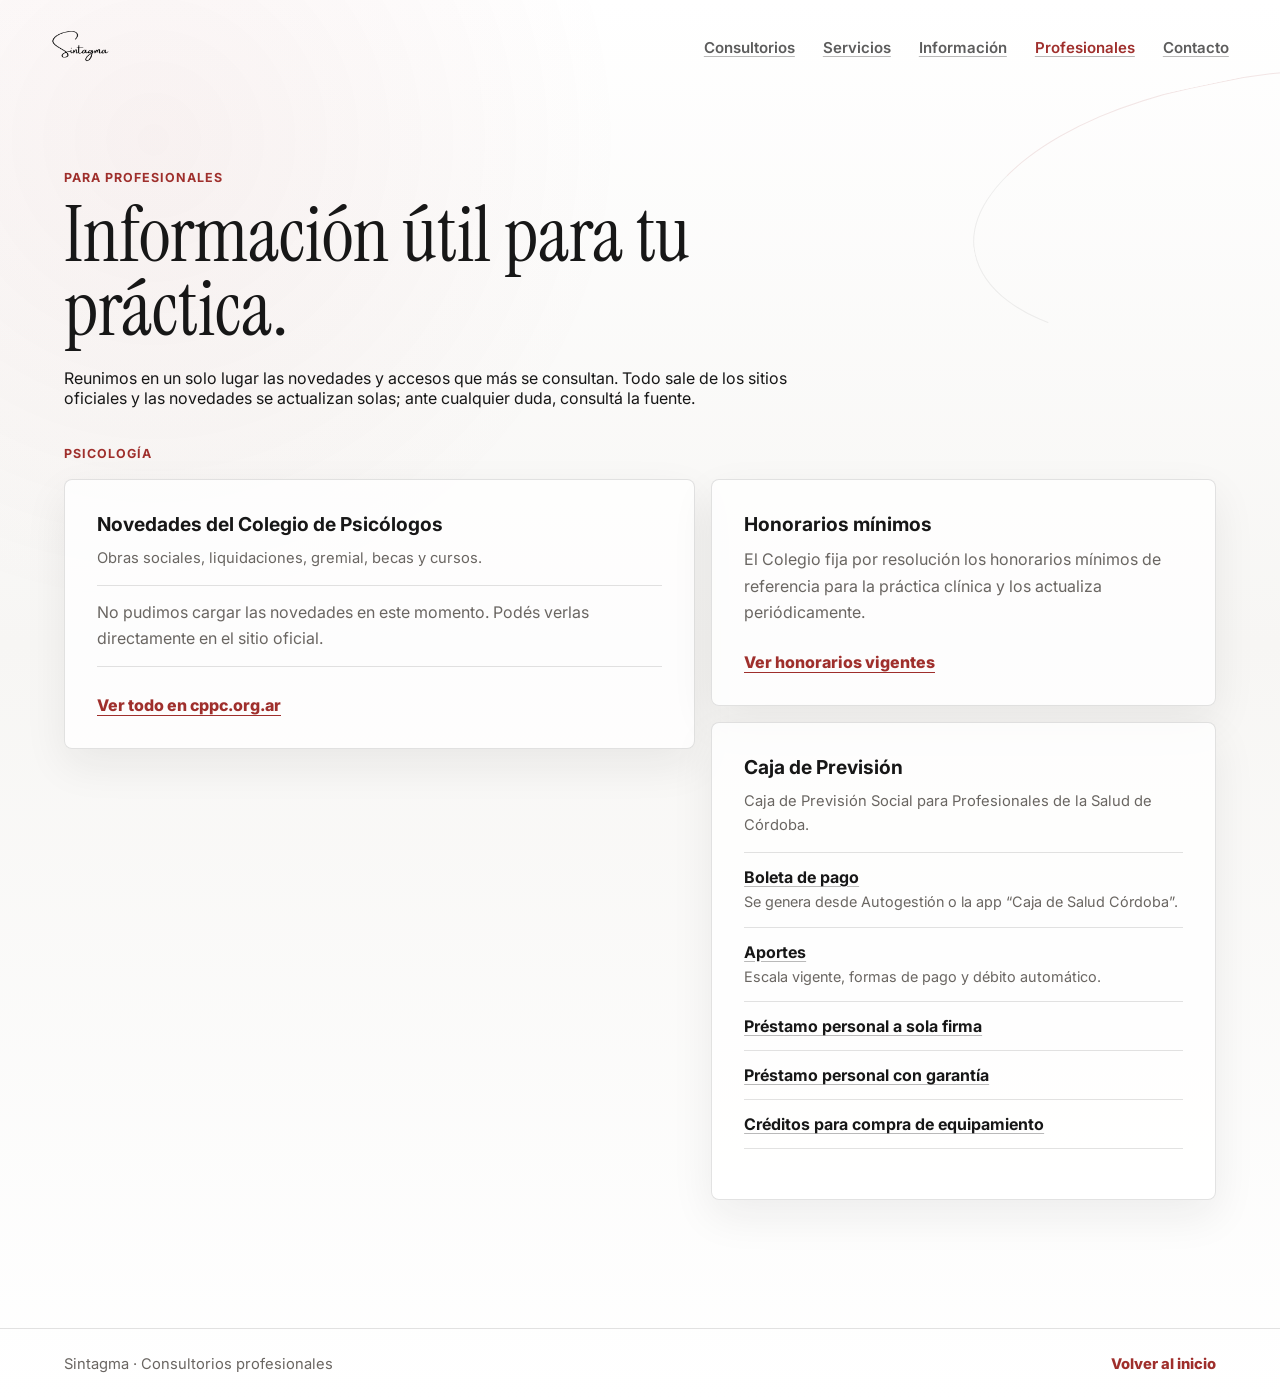
==== profesionales.html @ 4d8d317b "Página Para profesionales: novedades del Colegio de Psicólogos, honorarios y accesos a la Caja - pro" ====
<!doctype html>
<html lang="es">
  <head>
    <meta charset="utf-8">
    <meta name="viewport" content="width=device-width, initial-scale=1">
    <meta
      name="description"
      content="Información útil para profesionales: novedades del Colegio de Psicólogos de Córdoba, honorarios mínimos y accesos a la Caja de Previsión."
    >
    <title>Para profesionales | Sintagma</title>
    <meta property="og:type" content="website">
    <meta property="og:locale" content="es_AR">
    <meta property="og:url" content="https://sintagmaconsultorios.com/profesionales">
    <meta property="og:title" content="Para profesionales | Sintagma">
    <meta property="og:description" content="Novedades del Colegio de Psicólogos de Córdoba, honorarios mínimos y accesos a la Caja de Previsión.">
    <meta property="og:image" content="https://sintagmaconsultorios.com/assets/web/og-image-v2.jpg">
    <meta property="og:image:width" content="1200">
    <meta property="og:image:height" content="630">
    <meta name="twitter:card" content="summary_large_image">
    <link rel="preconnect" href="https://fonts.googleapis.com">
    <link rel="preconnect" href="https://fonts.gstatic.com" crossorigin>
    <link
      href="https://fonts.googleapis.com/css2?family=Inter:wght@400;500;600;700&family=Instrument+Serif:ital@0;1&display=swap"
      rel="stylesheet"
    >
    <link rel="stylesheet" href="styles.css">
  </head>
  <body>
    <header class="site-header" data-header>
      <a class="brand" href="index.html" aria-label="Ir al inicio">
        <img class="brand-logo" src="assets/web/logo.png" alt="" onerror="this.style.display='none'">
      </a>

      <nav class="site-nav">
        <a href="index.html#espacios">Consultorios</a>
        <a href="index.html#amenities">Servicios</a>
        <a href="index.html#informacion">Información</a>
        <a href="profesionales.html" aria-current="page">Profesionales</a>
        <a href="index.html#contacto">Contacto</a>
      </nav>
    </header>

    <main>
      <section class="section pro-page">
        <div class="section-heading">
          <p class="eyebrow">Para profesionales</p>
          <h2>Información útil para tu práctica.</h2>
          <p>
            Reunimos en un solo lugar las novedades y accesos que más se consultan. Todo sale de los sitios oficiales y
            las novedades se actualizan solas; ante cualquier duda, consultá la fuente.
          </p>
        </div>

        <p class="eyebrow pro-profession">Psicología</p>

        <div class="pro-grid">
          <article class="pro-card pro-news">
            <h3>Novedades del Colegio de Psicólogos</h3>
            <p class="pro-source">Obras sociales, liquidaciones, gremial, becas y cursos.</p>
            <ul class="pro-list" data-feed="cppc">
              <li class="pro-loading">Cargando novedades…</li>
            </ul>
            <a class="text-link" href="https://cppc.org.ar/" target="_blank" rel="noreferrer">Ver todo en cppc.org.ar</a>
          </article>

          <article class="pro-card">
            <h3>Honorarios mínimos</h3>
            <p>
              El Colegio fija por resolución los honorarios mínimos de referencia para la práctica clínica y los
              actualiza periódicamente.
            </p>
            <a class="text-link" href="https://cppc.org.ar/institucionales/" target="_blank" rel="noreferrer">
              Ver honorarios vigentes
            </a>
          </article>

          <article class="pro-card">
            <h3>Caja de Previsión</h3>
            <p class="pro-source">Caja de Previsión Social para Profesionales de la Salud de Córdoba.</p>
            <ul class="pro-links">
              <li>
                <a href="https://cajasalud.com.ar/autogestion/" target="_blank" rel="noreferrer">Boleta de pago</a>
                <span>Se genera desde Autogestión o la app “Caja de Salud Córdoba”.</span>
              </li>
              <li>
                <a href="https://cajasalud.com.ar/activos/aportes/" target="_blank" rel="noreferrer">Aportes</a>
                <span>Escala vigente, formas de pago y débito automático.</span>
              </li>
              <li>
                <a href="https://cajasalud.com.ar/prestamo-personal-a-sola-firma/" target="_blank" rel="noreferrer">Préstamo personal a sola firma</a>
              </li>
              <li>
                <a href="https://cajasalud.com.ar/prestamo-personal-con-garantia-deotro-afiliado-o-con-garantia-de-terceros/" target="_blank" rel="noreferrer">Préstamo personal con garantía</a>
              </li>
              <li>
                <a href="https://cajasalud.com.ar/creditos-para-compra-de-equipamiento/" target="_blank" rel="noreferrer">Créditos para compra de equipamiento</a>
              </li>
            </ul>
            <div class="pro-recent" data-feed-wrap="caja" hidden>
              <p class="pro-source">Novedades recientes</p>
              <ul class="pro-list" data-feed="caja"></ul>
            </div>
          </article>
        </div>
      </section>
    </main>

    <footer class="site-footer">
      <p>Sintagma · Consultorios profesionales</p>
      <a href="index.html">Volver al inicio</a>
    </footer>

    <script src="profesionales.js"></script>
  </body>
</html>
---- styles.css ----
:root {
  --paper: #f7f6f4;
  --surface: #ffffff;
  --soft-gray: #ece9e6;
  --warm-gray: #d8d3cf;
  --ink: #171717;
  --charcoal: #2b2b2b;
  --muted: #6a6662;
  --red: #9f2f2c;
  --red-soft: #c9655f;
  --red-wash: #f4e3e0;
  --line: rgba(23, 23, 23, 0.12);
  --shadow: 0 24px 70px rgba(23, 23, 23, 0.12);
}

* {
  box-sizing: border-box;
}

html {
  scroll-behavior: smooth;
}

body {
  margin: 0;
  background:
    radial-gradient(circle at 12% 10%, rgba(159, 47, 44, 0.06), transparent 28%),
    linear-gradient(180deg, #ffffff 0%, var(--paper) 46%, #ffffff 100%);
  color: var(--ink);
  font-family: Inter, system-ui, -apple-system, BlinkMacSystemFont, "Segoe UI", sans-serif;
  letter-spacing: 0;
}

a {
  color: inherit;
  text-decoration: none;
}

.site-header {
  position: fixed;
  z-index: 20;
  top: 0;
  left: 0;
  right: 0;
  display: flex;
  align-items: center;
  justify-content: space-between;
  padding: 18px clamp(18px, 4vw, 56px);
  transition: background 180ms ease, box-shadow 180ms ease, padding 180ms ease;
}

.site-header.is-scrolled {
  background: rgba(255, 255, 255, 0.9);
  box-shadow: 0 12px 30px rgba(23, 23, 23, 0.08);
  backdrop-filter: blur(16px);
  padding-block: 12px;
}

.brand {
  display: inline-flex;
  align-items: center;
}

.brand-logo {
  width: 58px;
  height: 58px;
  object-fit: contain;
}

.site-nav {
  display: flex;
  align-items: center;
  gap: 28px;
  color: rgba(23, 23, 23, 0.7);
  font-size: 0.94rem;
  font-weight: 600;
}

.site-nav a {
  text-decoration: underline;
  text-underline-offset: 3px;
  text-decoration-color: rgba(23, 23, 23, 0.3);
  transition: color 160ms ease, text-decoration-color 160ms ease;
}

.site-nav a:hover {
  color: var(--red);
}

.hero {
  position: relative;
  min-height: 92vh;
  max-height: 980px;
  display: grid;
  align-items: center;
  padding: 108px clamp(18px, 5vw, 76px) 64px;
  overflow: hidden;
}

.hero::before,
.hero::after,
.section::before,
.contact-section::before {
  content: "";
  position: absolute;
  pointer-events: none;
  border: 1px solid rgba(159, 47, 44, 0.14);
  border-color: rgba(159, 47, 44, 0.14) transparent transparent rgba(23, 23, 23, 0.08);
  border-radius: 48% 52% 42% 58%;
  transform: rotate(-12deg);
}

.hero::before {
  width: min(56vw, 760px);
  height: min(30vw, 380px);
  right: -12vw;
  top: 18vh;
}

.hero::after {
  width: min(42vw, 560px);
  height: min(24vw, 320px);
  left: -16vw;
  bottom: 5vh;
  transform: rotate(16deg);
}

.hero-media {
  position: absolute;
  inset: 0;
  background:
    linear-gradient(90deg, rgba(247, 246, 244, 0.5) 0%, rgba(247, 246, 244, 0.38) 38%, rgba(247, 246, 244, 0.12) 62%, transparent 82%),
    url("assets/web/hero-consultorio.jpg");
  background-size: cover;
  background-position: 62% top;
}

.hero-content {
  position: relative;
  z-index: 1;
  max-width: 640px;
  padding: clamp(28px, 4vw, 44px);
  border-radius: 14px;
  background: rgba(255, 255, 255, 0.42);
  border: 1px solid rgba(255, 255, 255, 0.5);
  box-shadow: var(--shadow);
  backdrop-filter: blur(6px);
  -webkit-backdrop-filter: blur(6px);
}

.eyebrow {
  margin: 0 0 14px;
  color: var(--red);
  font-size: 0.78rem;
  font-weight: 700;
  letter-spacing: 0.08em;
  text-transform: uppercase;
}

h1,
h2,
h3,
p {
  margin-top: 0;
}

h1,
h2 {
  font-family: "Instrument Serif", Georgia, serif;
  font-weight: 400;
  line-height: 0.96;
  letter-spacing: 0;
}

h1 {
  margin-bottom: 22px;
  font-size: clamp(4.5rem, 14vw, 11rem);
}

h2 {
  margin-bottom: 22px;
  font-size: clamp(2.4rem, 6vw, 5rem);
}

h3 {
  margin-bottom: 10px;
  font-size: 1.05rem;
}

.hero-lead {
  max-width: 620px;
  color: var(--muted);
  font-size: clamp(1.08rem, 2vw, 1.38rem);
  line-height: 1.65;
}

.hero-actions,
.contact-actions {
  display: flex;
  flex-wrap: wrap;
  gap: 12px;
  margin-top: 30px;
}

.button {
  display: inline-flex;
  min-height: 48px;
  align-items: center;
  justify-content: center;
  gap: 8px;
  border-radius: 999px;
  padding: 0 22px;
  border: 1px solid transparent;
  font-weight: 700;
  transition: transform 160ms ease, border-color 160ms ease, background 160ms ease;
}

.button:hover {
  transform: translateY(-1px);
}

.button.primary {
  background: var(--ink);
  color: #ffffff;
}

.button.secondary {
  background: rgba(255, 255, 255, 0.92);
  border-color: rgba(23, 23, 23, 0.22);
  box-shadow: 0 6px 16px rgba(23, 23, 23, 0.06);
}

.hero-instagram {
  margin-top: 12px;
}

.scroll-cue {
  position: absolute;
  z-index: 1;
  right: clamp(18px, 4vw, 56px);
  bottom: 24px;
  padding: 8px 16px;
  border-radius: 999px;
  background: rgba(255, 255, 255, 0.78);
  backdrop-filter: blur(8px);
  color: rgba(23, 23, 23, 0.72);
  font-size: 0.82rem;
  font-weight: 700;
}

.intro-band {
  padding: 26px clamp(18px, 5vw, 76px);
  background: var(--surface);
  border-block: 1px solid var(--line);
}

.intro-grid {
  display: grid;
  grid-template-columns: minmax(0, 1.6fr) minmax(220px, 0.6fr);
  gap: 24px;
  align-items: stretch;
  max-width: 1180px;
  margin: 0 auto;
}

.intro-grid p {
  align-self: center;
  margin: 0;
  color: var(--muted);
  font-size: clamp(1.05rem, 1.6vw, 1.25rem);
  line-height: 1.65;
}

.intro-stat {
  display: flex;
  flex-direction: column;
  justify-content: center;
  padding-left: 18px;
  border-left: 1px solid var(--line);
}

.intro-stat strong,
.intro-stat span {
  display: block;
}

.intro-stat strong {
  margin-bottom: 6px;
  font-family: "Instrument Serif", Georgia, serif;
  font-size: 2rem;
  font-weight: 400;
  font-variant-numeric: lining-nums;
}

.intro-stat span {
  color: var(--muted);
  font-size: 0.9rem;
  line-height: 1.45;
}

.section,
.location-section,
.contact-section {
  position: relative;
  padding: clamp(72px, 10vw, 132px) clamp(18px, 5vw, 76px);
}

.section::before {
  width: min(42vw, 560px);
  height: min(20vw, 260px);
  right: -18vw;
  top: 80px;
  opacity: 0.8;
}

.section > *,
.contact-section > * {
  position: relative;
  z-index: 1;
}

.section-heading {
  max-width: 760px;
  margin-bottom: 38px;
}

.section-heading.compact {
  max-width: 650px;
}

.consultorios-grid {
  display: grid;
  grid-template-columns: repeat(4, minmax(0, 1fr));
  gap: 18px;
}

.consultorio-card {
  display: grid;
  grid-template-rows: auto min-content;
  margin: 0;
}

.photo-placeholder {
  aspect-ratio: 4 / 5;
  overflow: hidden;
  border-radius: 8px;
  background: var(--soft-gray);
  box-shadow: var(--shadow);
  cursor: zoom-in;
}

.photo-placeholder img {
  display: block;
  width: 100%;
  height: 100%;
  object-fit: cover;
}

.consultorio-card:nth-child(1) img {
  object-position: center 58%;
}

.consultorio-card:nth-child(2) img {
  object-position: center 62%;
}

.consultorio-card:nth-child(3) img {
  object-position: center 60%;
}

.consultorio-card:nth-child(4) img {
  object-position: center 56%;
}

figcaption {
  display: grid;
  gap: 6px;
  margin-top: 12px;
  color: var(--muted);
  line-height: 1.55;
}

figcaption strong {
  color: var(--ink);
  font-size: 1.02rem;
}

.section-note {
  display: flex;
  flex-wrap: wrap;
  align-items: baseline;
  justify-content: space-between;
  gap: 12px;
  margin-top: 40px;
  padding-top: 24px;
  border-top: 1px solid var(--line);
}

.section-note p {
  margin: 0;
  max-width: 620px;
  color: var(--muted);
}

.section-note .text-link {
  margin-top: 0;
}

.amenities-section {
  position: relative;
  background: linear-gradient(180deg, rgba(244, 227, 224, 0.22), rgba(255, 255, 255, 0));
}

.amenities-grid {
  display: grid;
  grid-template-columns: repeat(3, minmax(0, 1fr));
  gap: 16px;
}

.amenities-grid article,
.info-panel,
.contact-card {
  border: 1px solid var(--line);
  border-radius: 8px;
  background: rgba(255, 255, 255, 0.78);
  box-shadow: 0 16px 44px rgba(23, 23, 23, 0.07);
}

.amenities-grid article {
  padding: 24px;
}

.amenities-grid p,
.info-panel li,
.contact-copy p,
.location-copy p {
  color: var(--muted);
  line-height: 1.65;
}

.icon {
  display: inline-flex;
  margin-bottom: 24px;
  color: var(--red-soft);
  font-family: "Instrument Serif", Georgia, serif;
  font-size: 2.5rem;
}

.details-copy {
  padding: clamp(72px, 10vw, 132px) clamp(18px, 5vw, 76px) 0;
}

.details-copy h2,
.details-copy p {
  max-width: 760px;
}

.details-strip {
  display: grid;
  grid-template-columns: 0.9fr 1.15fr 0.9fr;
  grid-auto-rows: 230px;
  gap: 16px;
  padding: 0 clamp(18px, 5vw, 76px) clamp(72px, 10vw, 132px);
}

.detail-card {
  margin: 0;
  overflow: hidden;
  border-radius: 8px;
  border: 1px solid var(--line);
  background: var(--surface);
  box-shadow: 0 16px 44px rgba(23, 23, 23, 0.07);
}

.detail-card.tall {
  grid-row: span 2;
}

.detail-card img {
  display: block;
  width: 100%;
  height: 100%;
  object-fit: cover;
}

.info-section {
  display: grid;
  grid-template-columns: 1fr 1fr;
  gap: 18px;
  padding: 0 clamp(18px, 5vw, 76px) clamp(72px, 10vw, 132px);
}

.info-panel {
  padding: clamp(28px, 5vw, 54px);
}

.info-panel.light {
  background: rgba(244, 227, 224, 0.28);
}

.info-panel h2,
.location-copy h2,
.contact-copy h2 {
  font-size: clamp(2.2rem, 4vw, 4rem);
}

.check-list {
  display: grid;
  gap: 14px;
  margin: 26px 0 0;
  padding: 0;
  list-style: none;
}

.check-list li {
  position: relative;
  padding-left: 28px;
}

.check-list li::before {
  content: "";
  position: absolute;
  left: 0;
  top: 0.58em;
  width: 9px;
  height: 9px;
  border-radius: 50%;
  background: var(--red);
}

.location-section {
  display: grid;
  grid-template-columns: 0.78fr 1.22fr;
  gap: 24px;
  align-items: stretch;
  background: var(--surface);
  border-block: 1px solid var(--line);
}

.location-copy {
  align-self: center;
}

.text-link {
  display: inline-flex;
  margin-top: 10px;
  color: var(--red);
  font-weight: 800;
  border-bottom: 1px solid currentColor;
}

.map-frame {
  min-height: 390px;
  overflow: hidden;
  border-radius: 8px;
  border: 1px solid var(--line);
  box-shadow: var(--shadow);
}

.map-frame iframe {
  width: 100%;
  height: 100%;
  border: 0;
}

.contact-section {
  display: grid;
  grid-template-columns: minmax(0, 0.92fr) minmax(320px, 0.72fr);
  gap: clamp(24px, 5vw, 76px);
  align-items: center;
}

.contact-section::before {
  width: min(46vw, 620px);
  height: min(22vw, 290px);
  left: -16vw;
  top: 90px;
  opacity: 0.72;
  transform: rotate(18deg);
}

.contact-copy {
  max-width: 680px;
}

.contact-email {
  margin-top: 18px;
}

.contact-card {
  display: grid;
  gap: 22px;
  margin: 0;
  padding: clamp(28px, 4vw, 44px);
}

.contact-card dt {
  color: var(--red);
  font-size: 0.74rem;
  font-weight: 700;
  letter-spacing: 0.08em;
  text-transform: uppercase;
}

.contact-card dd {
  margin: 6px 0 0;
  color: var(--ink);
  font-size: 1.05rem;
  line-height: 1.5;
  overflow-wrap: anywhere;
}

.contact-card a {
  color: inherit;
  text-decoration: underline;
  text-underline-offset: 3px;
}

.contact-email strong {
  color: var(--ink);
  font-weight: 600;
  overflow-wrap: anywhere;
  user-select: all;
}

.site-footer {
  display: flex;
  justify-content: space-between;
  gap: 18px;
  padding: 26px clamp(18px, 5vw, 76px);
  border-top: 1px solid var(--line);
  color: var(--muted);
  font-size: 0.92rem;
}

.site-footer p {
  margin: 0;
}

.site-footer a {
  font-weight: 800;
  color: var(--red);
}

body.lightbox-open {
  overflow: hidden;
}

.lightbox {
  position: fixed;
  z-index: 50;
  inset: 0;
  display: grid;
  place-items: center;
  padding: 24px;
  background: rgba(23, 23, 23, 0.92);
}

.lightbox[hidden] {
  display: none;
}

.lightbox-image {
  max-width: min(92vw, 1100px);
  max-height: 86vh;
  width: auto;
  height: auto;
  object-fit: contain;
  border-radius: 6px;
  box-shadow: var(--shadow);
}

.lightbox-close,
.lightbox-prev,
.lightbox-next {
  position: absolute;
  z-index: 1;
  display: grid;
  width: 44px;
  height: 44px;
  place-items: center;
  border: 1px solid rgba(255, 255, 255, 0.3);
  border-radius: 50%;
  background: rgba(255, 255, 255, 0.08);
  color: #ffffff;
  font-size: 1.4rem;
  line-height: 1;
}

.lightbox-close:hover,
.lightbox-prev:hover,
.lightbox-next:hover {
  background: rgba(255, 255, 255, 0.18);
}

.lightbox-close {
  top: 20px;
  right: 20px;
}

.lightbox-prev {
  left: 20px;
  top: 50%;
  transform: translateY(-50%);
}

.lightbox-next {
  right: 20px;
  top: 50%;
  transform: translateY(-50%);
}

.lightbox-counter {
  position: absolute;
  bottom: 20px;
  left: 50%;
  transform: translateX(-50%);
  margin: 0;
  color: rgba(255, 255, 255, 0.75);
  font-size: 0.85rem;
  font-weight: 600;
  letter-spacing: 0.04em;
}

@media (max-width: 560px) {
  .lightbox-close,
  .lightbox-prev,
  .lightbox-next {
    width: 38px;
    height: 38px;
    font-size: 1.2rem;
  }

  .lightbox-prev {
    left: 10px;
  }

  .lightbox-next {
    right: 10px;
  }

  .lightbox-close {
    top: 10px;
    right: 10px;
  }
}

@media (max-width: 900px) {
  .site-nav {
    gap: 16px;
    font-size: 0.82rem;
  }

  .hero {
    min-height: 88vh;
  }

  .intro-grid,
  .consultorios-grid,
  .amenities-grid,
  .details-strip,
  .info-section,
  .location-section,
  .contact-section {
    grid-template-columns: 1fr;
  }

  .photo-placeholder {
    min-height: 260px;
    aspect-ratio: 4 / 3;
  }

  .consultorio-card .photo-placeholder {
    aspect-ratio: 4 / 5;
  }

  .details-strip {
    grid-auto-rows: 230px;
  }

  .detail-card.tall {
    grid-row: auto;
  }
}

@media (max-width: 560px) {
  .site-header {
    padding-inline: 16px;
  }

  .brand-logo {
    width: 40px;
    height: 40px;
  }

  .site-nav {
    flex-wrap: wrap;
    justify-content: flex-end;
    gap: 6px 10px;
    font-size: 0.68rem;
  }

  .hero {
    padding: 96px 16px 70px;
  }

  h1 {
    font-size: clamp(4rem, 22vw, 6.8rem);
  }

  .button {
    width: 100%;
  }

  .intro-band,
  .section,
  .details-strip,
  .location-section,
  .contact-section,
  .info-section {
    padding-inline: 16px;
  }

  .intro-stat {
    padding: 18px 0 0;
    border-top: 1px solid var(--line);
    border-left: 0;
  }

  .map-frame {
    min-height: 320px;
  }

  .site-footer {
    flex-direction: column;
    padding-inline: 16px;
  }
}

.pro-page {
  min-height: 80vh;
  padding-top: clamp(124px, 14vw, 170px);
}

.pro-profession {
  margin-bottom: 18px;
}

.pro-grid {
  display: grid;
  grid-template-columns: minmax(0, 1.25fr) minmax(0, 1fr);
  gap: 16px;
  align-items: start;
}

.pro-card {
  padding: clamp(24px, 3vw, 32px);
  border: 1px solid var(--line);
  border-radius: 8px;
  background: rgba(255, 255, 255, 0.78);
  box-shadow: 0 16px 44px rgba(23, 23, 23, 0.07);
}

.pro-news {
  grid-row: span 2;
}

.pro-card h3 {
  font-size: 1.2rem;
}

.pro-card p {
  color: var(--muted);
  line-height: 1.65;
}

.pro-source {
  font-size: 0.92rem;
}

.pro-list,
.pro-links {
  display: grid;
  margin: 0 0 18px;
  padding: 0;
  list-style: none;
}

.pro-list li,
.pro-links li {
  display: grid;
  gap: 4px;
  padding: 14px 0;
  border-bottom: 1px solid var(--line);
}

.pro-list li:first-child,
.pro-links li:first-child {
  border-top: 1px solid var(--line);
}

.pro-list time {
  color: var(--muted);
  font-size: 0.8rem;
  font-weight: 600;
}

.pro-list a {
  font-weight: 600;
  line-height: 1.45;
}

.pro-list a:hover,
.pro-links a:hover {
  color: var(--red);
}

.pro-links a {
  font-weight: 700;
  text-decoration: underline;
  text-underline-offset: 3px;
  text-decoration-color: rgba(23, 23, 23, 0.3);
}

.pro-links span {
  color: var(--muted);
  font-size: 0.9rem;
  line-height: 1.5;
}

.pro-list .pro-loading {
  color: var(--muted);
  line-height: 1.6;
}

.pro-recent {
  margin-top: 22px;
}

.site-nav a[aria-current="page"] {
  color: var(--red);
}

@media (max-width: 900px) {
  .pro-grid {
    grid-template-columns: 1fr;
  }

  .pro-news {
    grid-row: auto;
  }
}
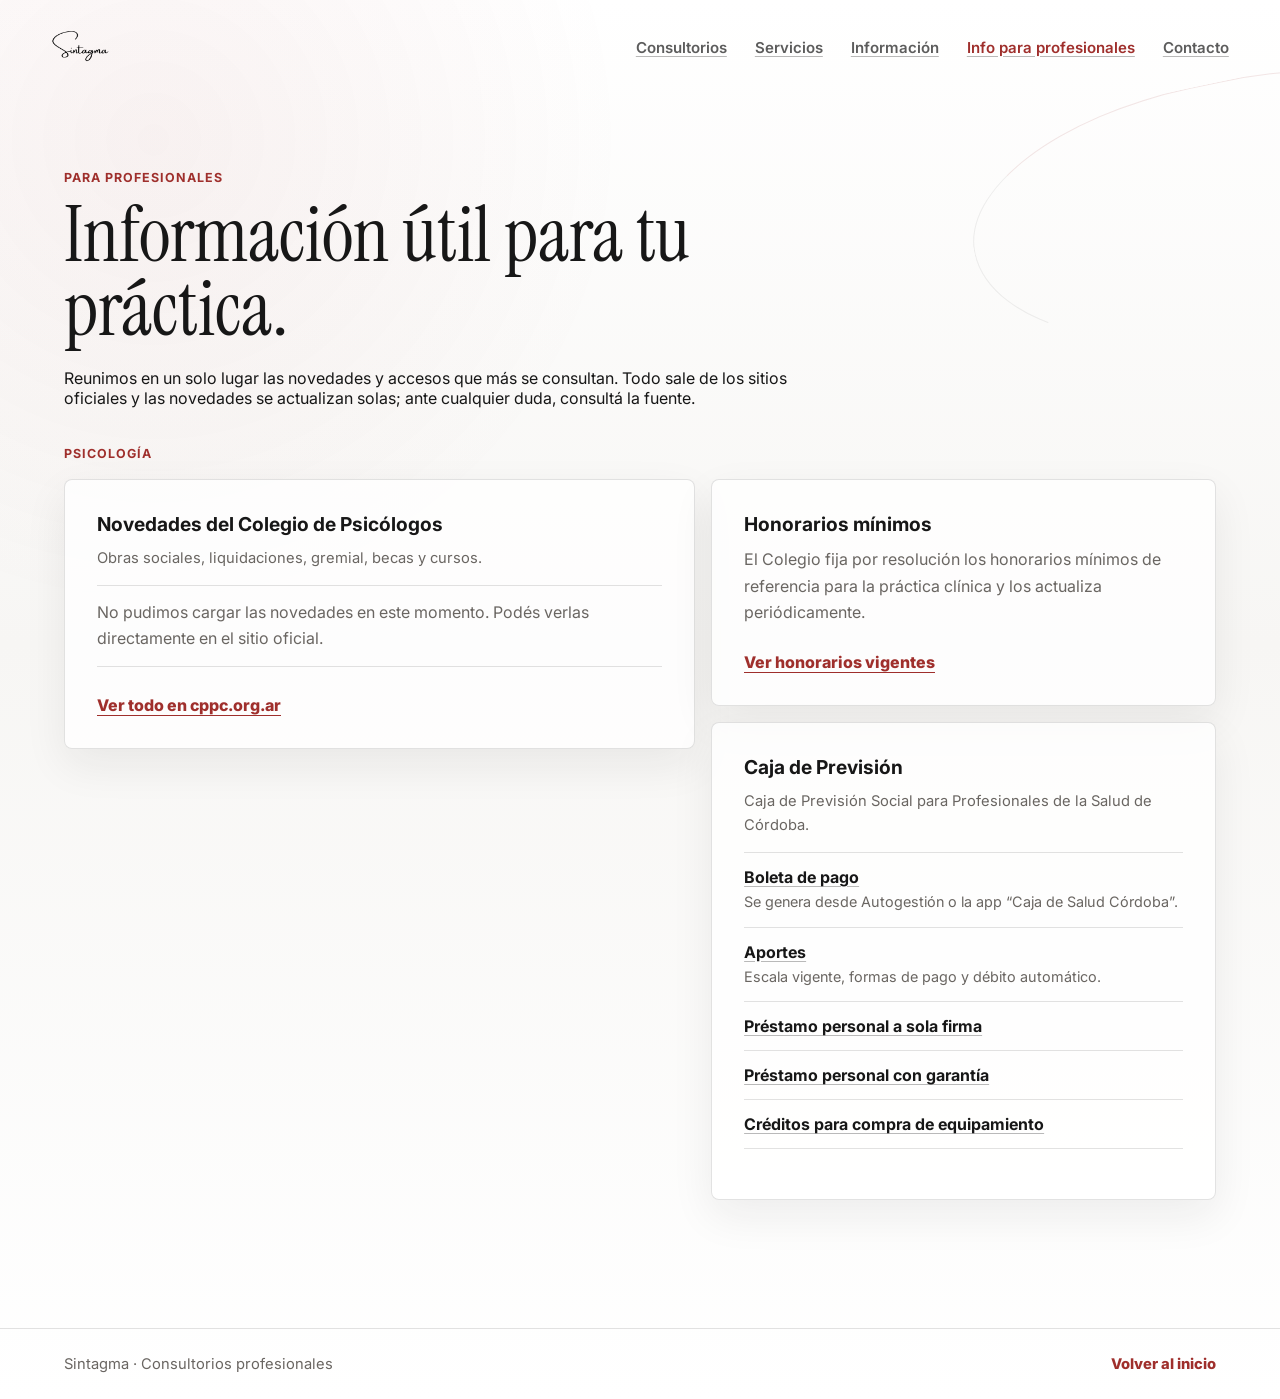
==== commit 5d1d57b1: "Menú hamburguesa en celular y link «Información para profesionales» - Hasta 760px el menú pasa a un " ====
--- a/profesionales.html
+++ b/profesionales.html
@@ -7,11 +7,11 @@
       name="description"
       content="Información útil para profesionales: novedades del Colegio de Psicólogos de Córdoba, honorarios mínimos y accesos a la Caja de Previsión."
     >
-    <title>Para profesionales | Sintagma</title>
+    <title>Información para profesionales | Sintagma</title>
     <meta property="og:type" content="website">
     <meta property="og:locale" content="es_AR">
     <meta property="og:url" content="https://sintagmaconsultorios.com/profesionales">
-    <meta property="og:title" content="Para profesionales | Sintagma">
+    <meta property="og:title" content="Información para profesionales | Sintagma">
     <meta property="og:description" content="Novedades del Colegio de Psicólogos de Córdoba, honorarios mínimos y accesos a la Caja de Previsión.">
     <meta property="og:image" content="https://sintagmaconsultorios.com/assets/web/og-image-v2.jpg">
     <meta property="og:image:width" content="1200">
@@ -31,11 +31,15 @@
         <img class="brand-logo" src="assets/web/logo.png" alt="" onerror="this.style.display='none'">
       </a>
 
-      <nav class="site-nav">
+      <button class="nav-toggle" type="button" aria-expanded="false" aria-controls="site-nav" aria-label="Abrir menú" data-nav-toggle>
+        <span></span><span></span><span></span>
+      </button>
+
+      <nav class="site-nav" id="site-nav">
         <a href="index.html#espacios">Consultorios</a>
         <a href="index.html#amenities">Servicios</a>
         <a href="index.html#informacion">Información</a>
-        <a href="profesionales.html" aria-current="page">Profesionales</a>
+        <a href="profesionales.html" aria-current="page"><span class="nav-long">Información</span><span class="nav-short">Info</span> para profesionales</a>
         <a href="index.html#contacto">Contacto</a>
       </nav>
     </header>
@@ -110,6 +114,7 @@
       <a href="index.html">Volver al inicio</a>
     </footer>
 
+    <script src="nav.js"></script>
     <script src="profesionales.js"></script>
   </body>
 </html>
--- a/styles.css
+++ b/styles.css
@@ -794,9 +794,7 @@
   }
 
   .site-nav {
-    flex-wrap: wrap;
-    justify-content: flex-end;
-    gap: 6px 10px;
+    gap: 10px;
     font-size: 0.68rem;
   }
 
@@ -950,3 +948,85 @@
     grid-row: auto;
   }
 }
+
+.nav-toggle,
+.nav-long {
+  display: none;
+}
+
+@media (max-width: 760px) {
+  .nav-toggle {
+    display: grid;
+    gap: 5px;
+    width: 44px;
+    height: 44px;
+    place-content: center;
+    padding: 0;
+    border: 1px solid rgba(23, 23, 23, 0.18);
+    border-radius: 50%;
+    background: rgba(255, 255, 255, 0.92);
+    cursor: pointer;
+  }
+
+  .nav-toggle span {
+    display: block;
+    width: 18px;
+    height: 2px;
+    border-radius: 2px;
+    background: var(--ink);
+    transition: transform 180ms ease, opacity 180ms ease;
+  }
+
+  .nav-open .nav-toggle span:nth-child(1) {
+    transform: translateY(7px) rotate(45deg);
+  }
+
+  .nav-open .nav-toggle span:nth-child(2) {
+    opacity: 0;
+  }
+
+  .nav-open .nav-toggle span:nth-child(3) {
+    transform: translateY(-7px) rotate(-45deg);
+  }
+
+  .site-header.nav-open {
+    background: #ffffff;
+    box-shadow: 0 12px 30px rgba(23, 23, 23, 0.08);
+  }
+
+  .site-nav {
+    position: absolute;
+    top: 100%;
+    left: 0;
+    right: 0;
+    display: none;
+    flex-direction: column;
+    align-items: stretch;
+    gap: 0;
+    padding: 4px 16px 18px;
+    background: #ffffff;
+    border-top: 1px solid var(--line);
+    box-shadow: 0 18px 30px rgba(23, 23, 23, 0.1);
+    color: var(--ink);
+    font-size: 1.05rem;
+  }
+
+  .nav-open .site-nav {
+    display: flex;
+  }
+
+  .site-nav a {
+    padding: 14px 0;
+    border-bottom: 1px solid var(--line);
+    text-decoration: none;
+    line-height: 1.35;
+  }
+
+  .nav-long {
+    display: inline;
+  }
+
+  .nav-short {
+    display: none;
+  }
+}
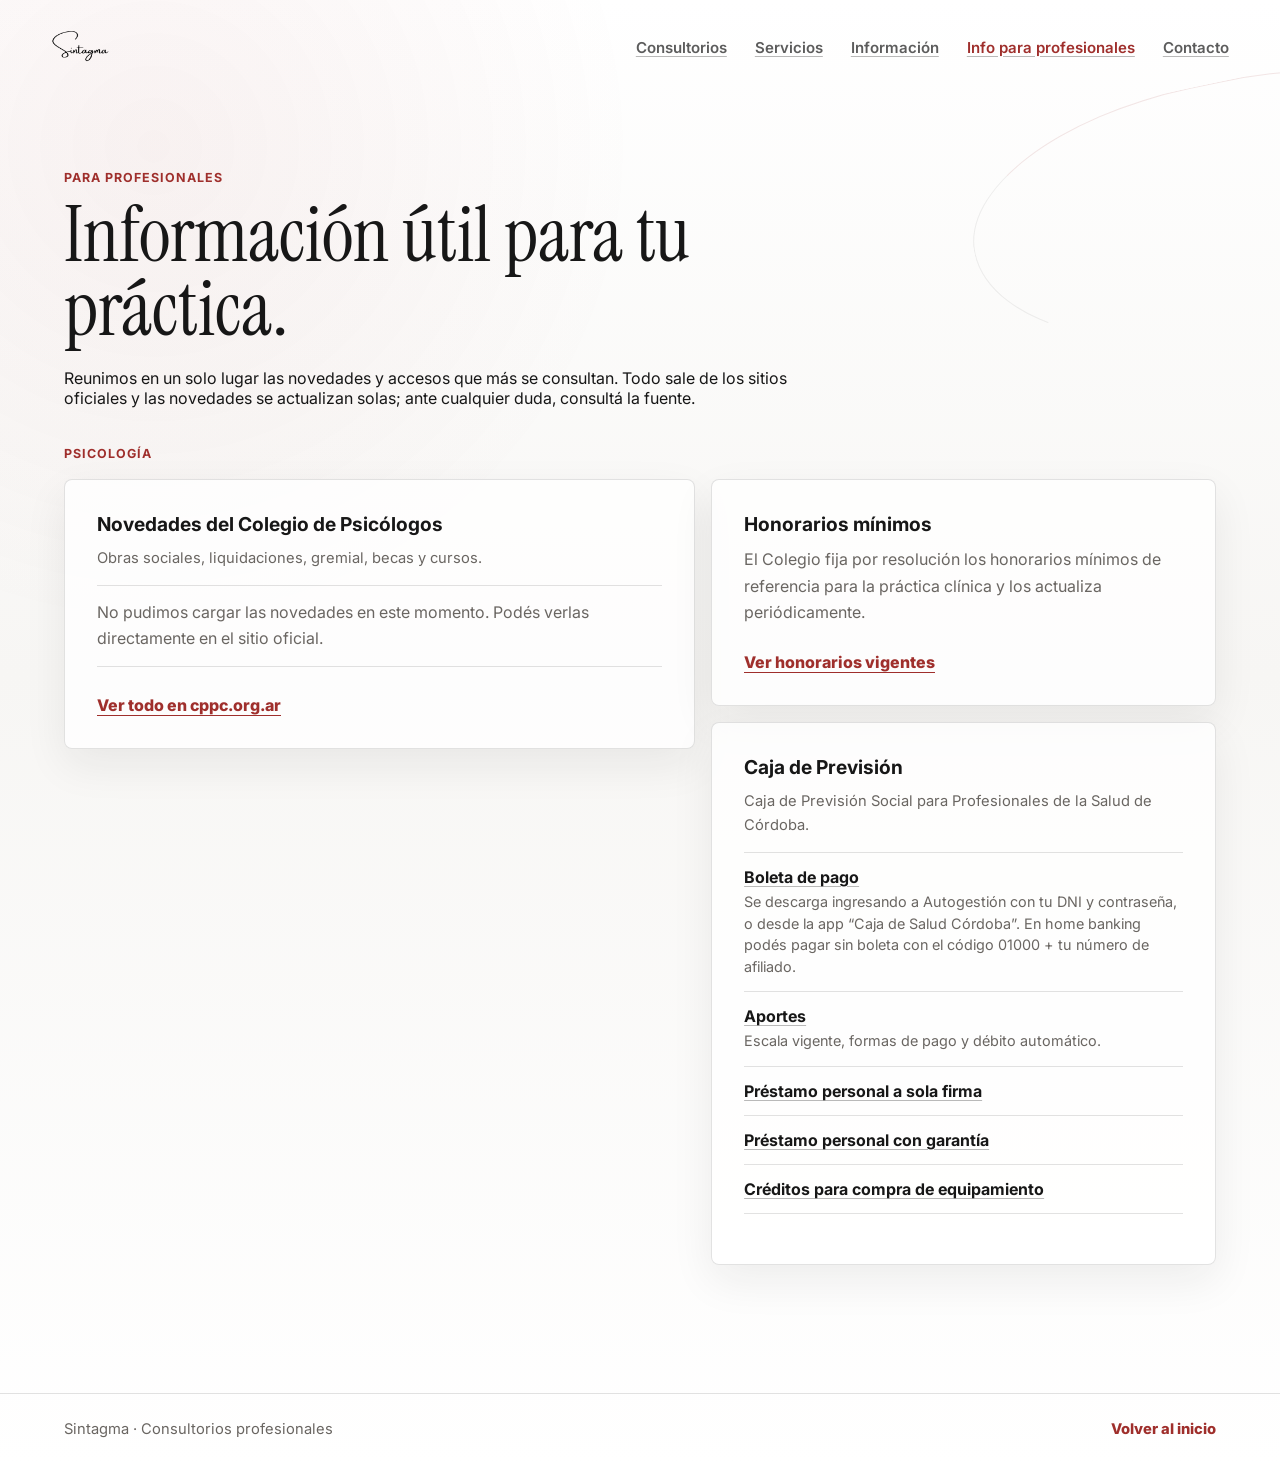
==== commit bb644ae1: "Caja: «Boleta de pago» va directo al login de Autogestión de afiliados La boleta solo se obtiene con" ====
--- a/profesionales.html
+++ b/profesionales.html
@@ -73,7 +73,7 @@
               El Colegio fija por resolución los honorarios mínimos de referencia para la práctica clínica y los
               actualiza periódicamente.
             </p>
-            <a class="text-link" href="https://cppc.org.ar/institucionales/" target="_blank" rel="noreferrer">
+            <a class="text-link" href="https://cppc.org.ar/institucionales/" target="_blank" rel="noreferrer" data-honorarios>
               Ver honorarios vigentes
             </a>
           </article>
@@ -83,8 +83,8 @@
             <p class="pro-source">Caja de Previsión Social para Profesionales de la Salud de Córdoba.</p>
             <ul class="pro-links">
               <li>
-                <a href="https://cajasalud.com.ar/autogestion/" target="_blank" rel="noreferrer">Boleta de pago</a>
-                <span>Se genera desde Autogestión o la app “Caja de Salud Córdoba”.</span>
+                <a href="https://cajasaludcba.org.ar:8844/AGCPSPS/nulogafbenwp.aspx" target="_blank" rel="noreferrer">Boleta de pago</a>
+                <span>Se descarga ingresando a Autogestión con tu DNI y contraseña, o desde la app “Caja de Salud Córdoba”. En home banking podés pagar sin boleta con el código 01000 + tu número de afiliado.</span>
               </li>
               <li>
                 <a href="https://cajasalud.com.ar/activos/aportes/" target="_blank" rel="noreferrer">Aportes</a>
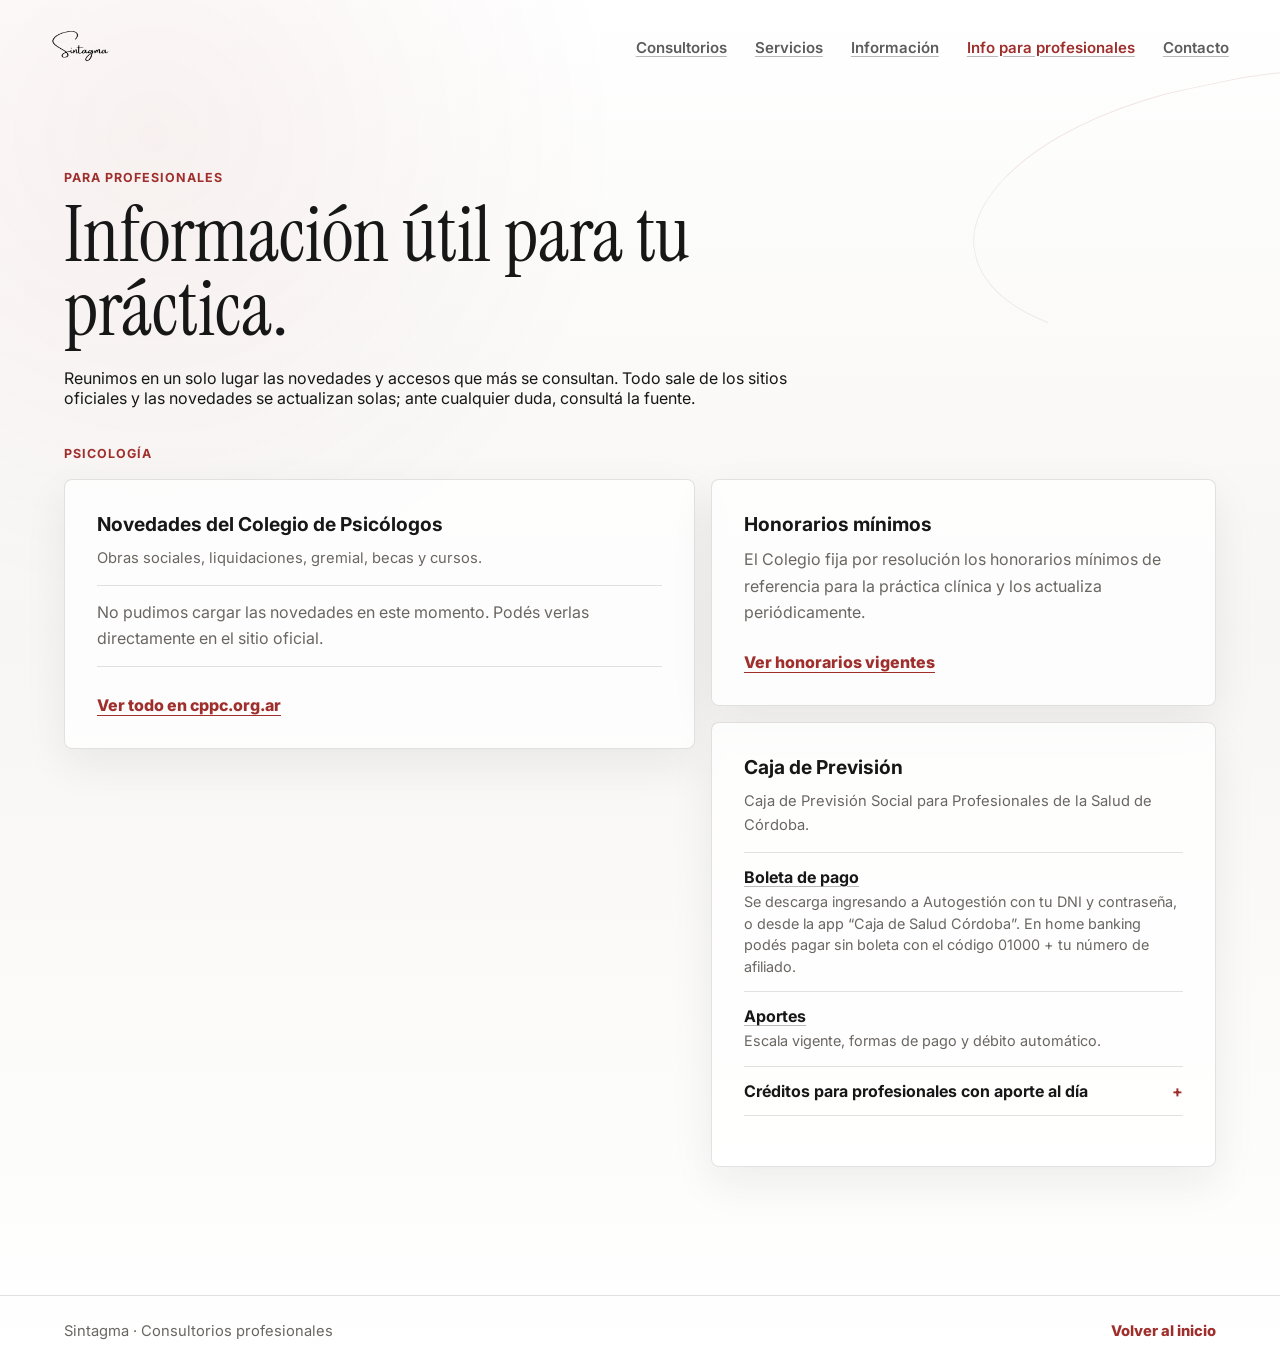
==== commit ba028029: "Caja: los 3 créditos se agrupan en un desplegable «Créditos para profesionales con aporte al día» (d" ====
--- a/profesionales.html
+++ b/profesionales.html
@@ -91,13 +91,14 @@
                 <span>Escala vigente, formas de pago y débito automático.</span>
               </li>
               <li>
-                <a href="https://cajasalud.com.ar/prestamo-personal-a-sola-firma/" target="_blank" rel="noreferrer">Préstamo personal a sola firma</a>
-              </li>
-              <li>
-                <a href="https://cajasalud.com.ar/prestamo-personal-con-garantia-deotro-afiliado-o-con-garantia-de-terceros/" target="_blank" rel="noreferrer">Préstamo personal con garantía</a>
-              </li>
-              <li>
-                <a href="https://cajasalud.com.ar/creditos-para-compra-de-equipamiento/" target="_blank" rel="noreferrer">Créditos para compra de equipamiento</a>
+                <details class="pro-group">
+                  <summary>Créditos para profesionales con aporte al día</summary>
+                  <ul>
+                    <li><a href="https://cajasalud.com.ar/prestamo-personal-a-sola-firma/" target="_blank" rel="noreferrer">Crédito personal a sola firma</a></li>
+                    <li><a href="https://cajasalud.com.ar/prestamo-personal-con-garantia-deotro-afiliado-o-con-garantia-de-terceros/" target="_blank" rel="noreferrer">Crédito personal con garantía</a></li>
+                    <li><a href="https://cajasalud.com.ar/creditos-para-compra-de-equipamiento/" target="_blank" rel="noreferrer">Crédito para compra de equipamiento</a></li>
+                  </ul>
+                </details>
               </li>
             </ul>
             <div class="pro-recent" data-feed-wrap="caja" hidden>
--- a/styles.css
+++ b/styles.css
@@ -924,6 +924,47 @@
   color: var(--muted);
   font-size: 0.9rem;
   line-height: 1.5;
+}
+
+.pro-group summary {
+  display: flex;
+  justify-content: space-between;
+  gap: 12px;
+  font-weight: 700;
+  cursor: pointer;
+  list-style: none;
+}
+
+.pro-group summary::-webkit-details-marker {
+  display: none;
+}
+
+.pro-group summary::after {
+  content: "+";
+  color: var(--red);
+  font-weight: 700;
+}
+
+.pro-group[open] summary::after {
+  content: "−";
+}
+
+.pro-group summary:hover {
+  color: var(--red);
+}
+
+.pro-group ul {
+  display: grid;
+  gap: 10px;
+  margin: 12px 0 2px;
+  padding: 0 0 0 14px;
+  border-left: 2px solid var(--red-wash);
+  list-style: none;
+}
+
+.pro-links .pro-group li {
+  padding: 0;
+  border: 0;
 }
 
 .pro-list .pro-loading {
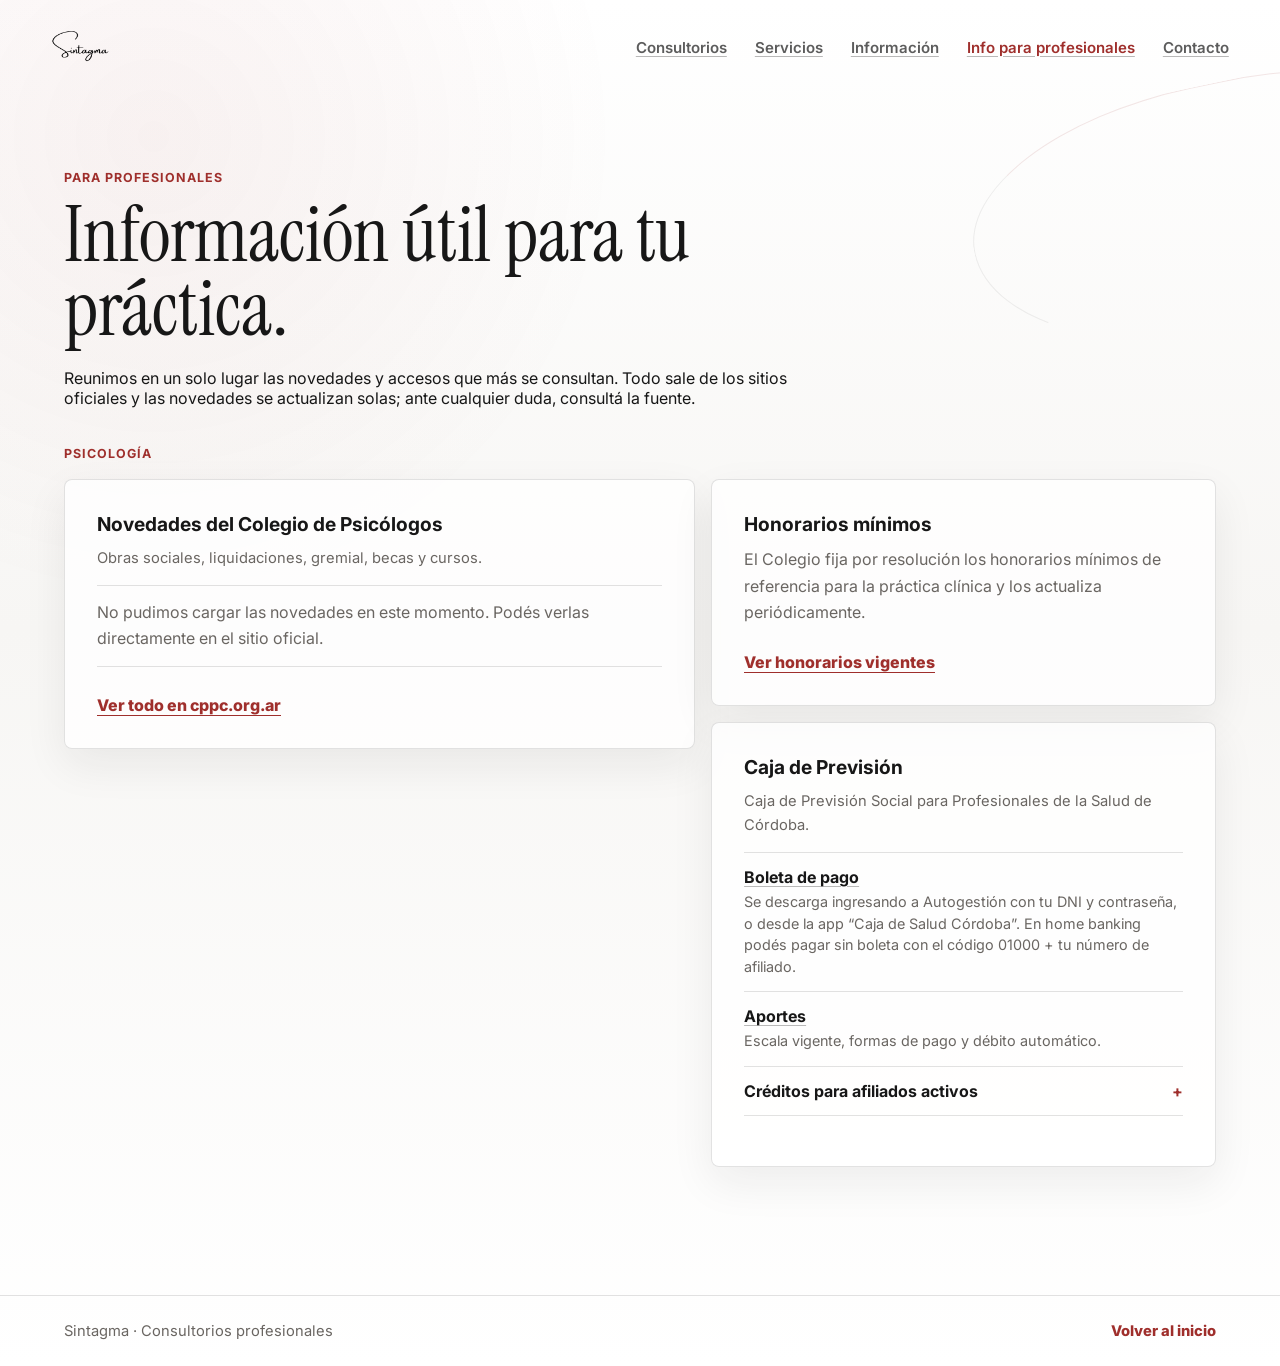
==== commit 53586d56: "Caja: el desplegable de créditos pasa a «Créditos para afiliados activos» Las páginas de la Caja pid" ====
--- a/profesionales.html
+++ b/profesionales.html
@@ -92,7 +92,7 @@
               </li>
               <li>
                 <details class="pro-group">
-                  <summary>Créditos para profesionales con aporte al día</summary>
+                  <summary>Créditos para afiliados activos</summary>
                   <ul>
                     <li><a href="https://cajasalud.com.ar/prestamo-personal-a-sola-firma/" target="_blank" rel="noreferrer">Crédito personal a sola firma</a></li>
                     <li><a href="https://cajasalud.com.ar/prestamo-personal-con-garantia-deotro-afiliado-o-con-garantia-de-terceros/" target="_blank" rel="noreferrer">Crédito personal con garantía</a></li>
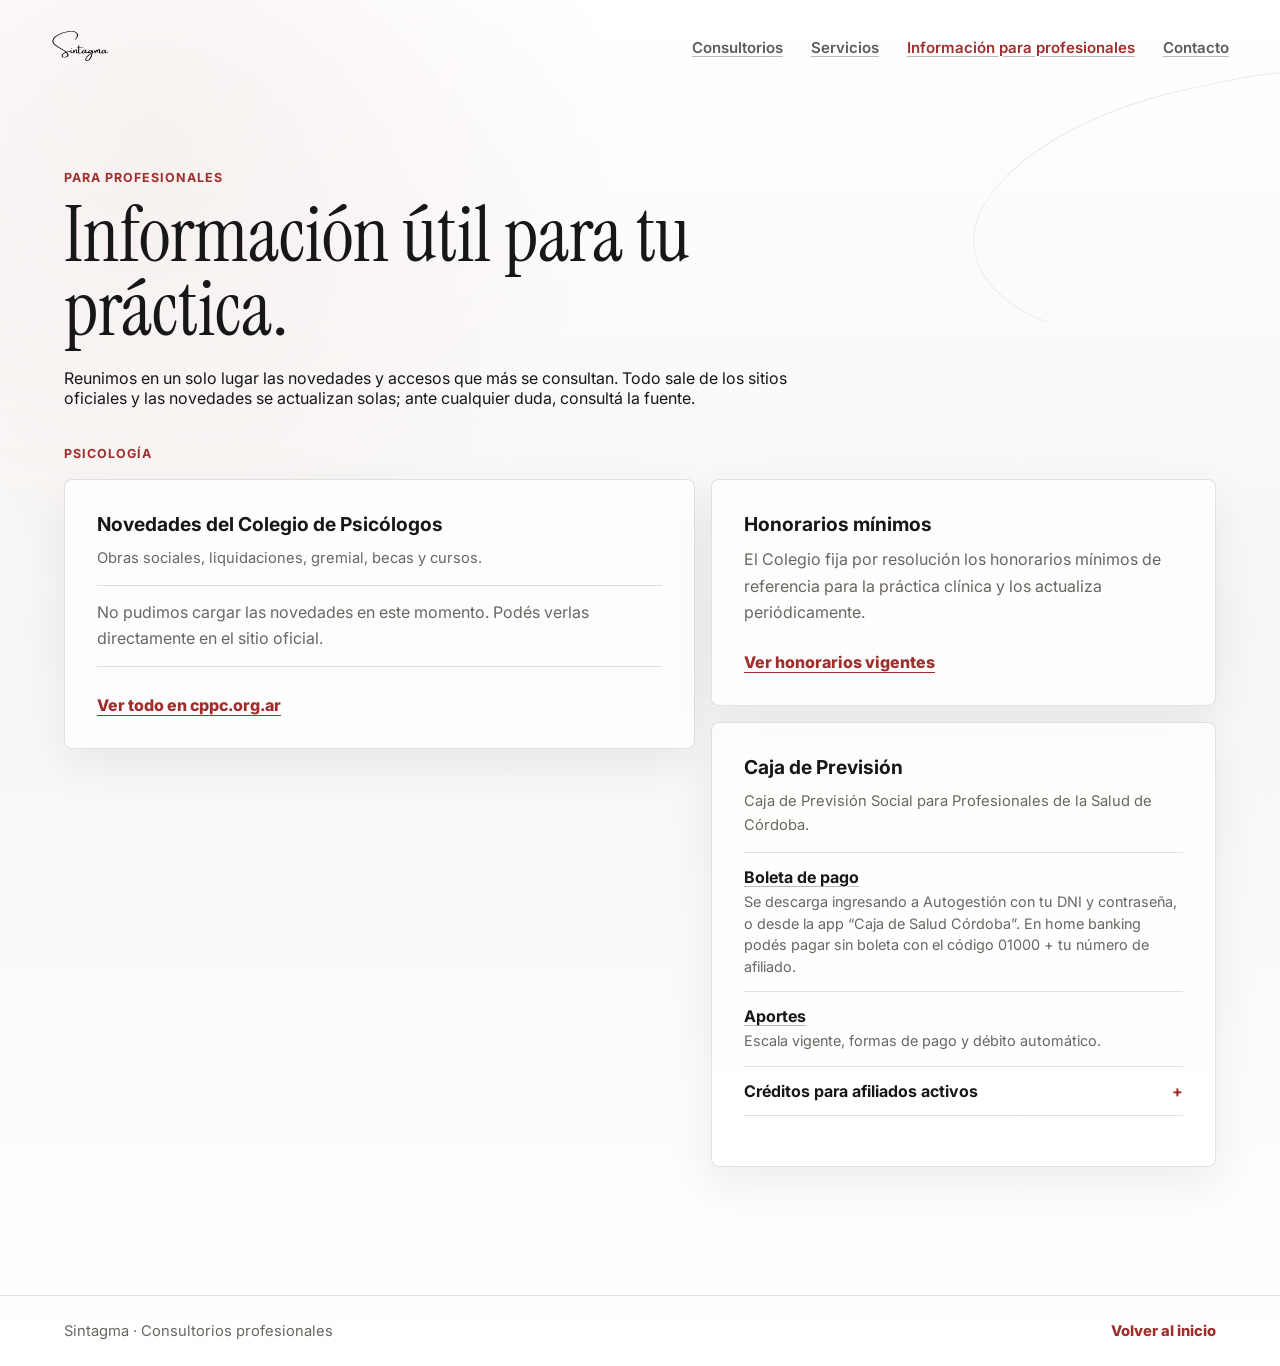
==== commit 93e4c09d: "Menú sin «Información», nombre completo del link y fix del desborde horizontal - Se saca el link «In" ====
--- a/profesionales.html
+++ b/profesionales.html
@@ -38,8 +38,7 @@
       <nav class="site-nav" id="site-nav">
         <a href="index.html#espacios">Consultorios</a>
         <a href="index.html#amenities">Servicios</a>
-        <a href="index.html#informacion">Información</a>
-        <a href="profesionales.html" aria-current="page"><span class="nav-long">Información</span><span class="nav-short">Info</span> para profesionales</a>
+        <a href="profesionales.html" aria-current="page">Información para profesionales</a>
         <a href="index.html#contacto">Contacto</a>
       </nav>
     </header>
--- a/styles.css
+++ b/styles.css
@@ -305,6 +305,10 @@
   padding: clamp(72px, 10vw, 132px) clamp(18px, 5vw, 76px);
 }
 
+.section {
+  overflow-x: clip;
+}
+
 .section::before {
   width: min(42vw, 560px);
   height: min(20vw, 260px);
@@ -990,8 +994,7 @@
   }
 }
 
-.nav-toggle,
-.nav-long {
+.nav-toggle {
   display: none;
 }
 
@@ -1062,12 +1065,4 @@
     text-decoration: none;
     line-height: 1.35;
   }
-
-  .nav-long {
-    display: inline;
-  }
-
-  .nav-short {
-    display: none;
-  }
-}
+}
